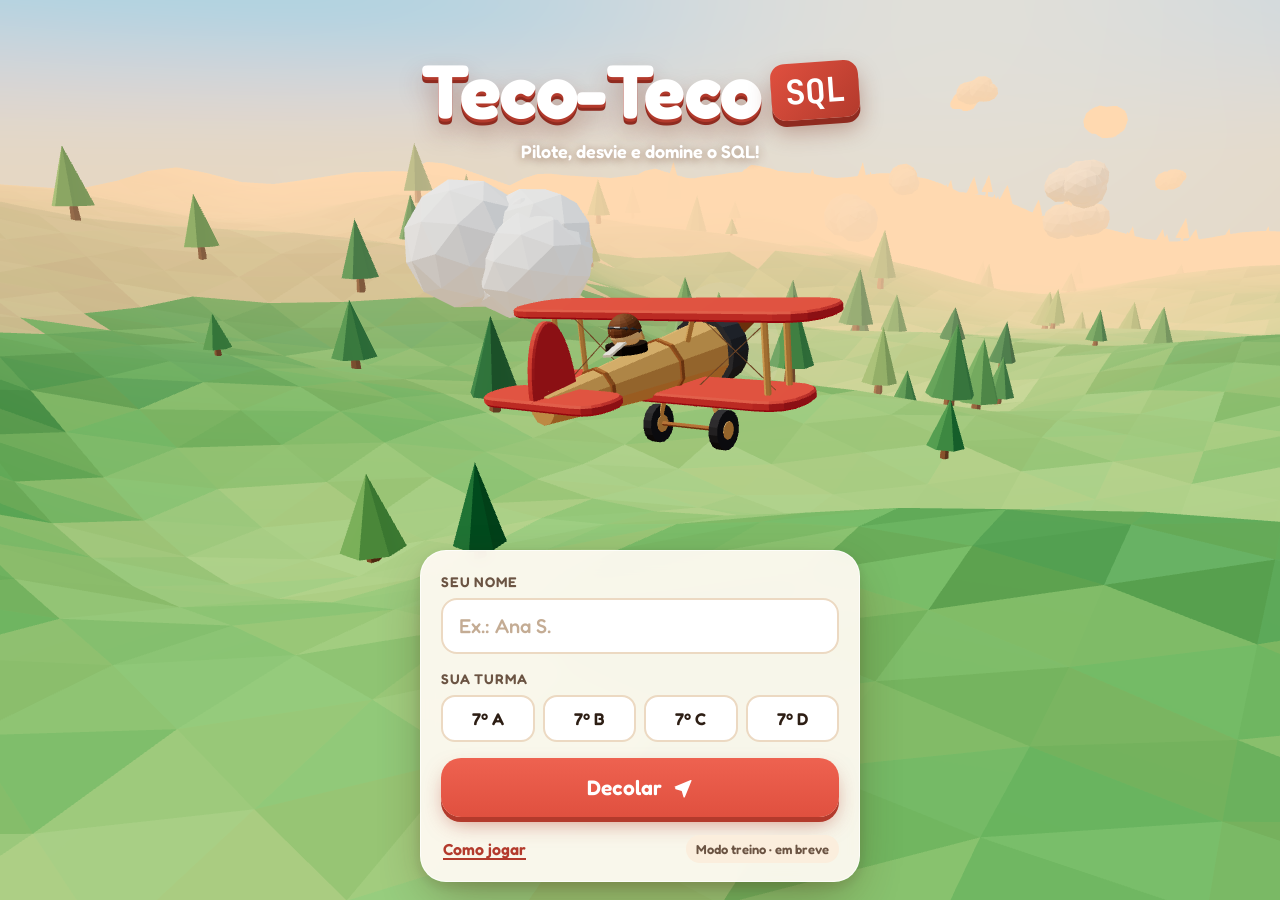
==== index.html @ 4046b912 "Etapa 1: jogo Teco-Teco SQL jogável no celular - Avião biplano em 3D (Three.js), feito em código - C" ====
<!doctype html>
<html lang="pt-BR">
<head>
  <meta charset="utf-8">
  <meta name="viewport" content="width=device-width, initial-scale=1, maximum-scale=1, user-scalable=no, viewport-fit=cover">
  <meta name="theme-color" content="#f7c99b">
  <meta name="description" content="Teco-Teco SQL: pilote um aviãozinho, desvie dos obstáculos e responda desafios de SQL.">
  <meta name="apple-mobile-web-app-capable" content="yes">
  <meta name="mobile-web-app-capable" content="yes">
  <meta name="apple-mobile-web-app-title" content="Teco-Teco SQL">
  <title>Teco-Teco SQL</title>
  <link rel="manifest" href="manifest.webmanifest">
  <link rel="icon" href="assets/icone.svg" type="image/svg+xml">
  <link rel="apple-touch-icon" href="assets/icone-180.png">
  <link rel="preconnect" href="https://fonts.googleapis.com">
  <link rel="preconnect" href="https://fonts.gstatic.com" crossorigin>
  <link href="https://fonts.googleapis.com/css2?family=Fredoka:wght@400;500;600;700&family=JetBrains+Mono:wght@500;700&display=swap" rel="stylesheet">
  <link rel="stylesheet" href="css/estilo.css">
</head>
<body>
  <canvas id="cena" aria-hidden="true"></canvas>

  <!-- Carregando -->
  <div id="carregando" class="carregando">
    <div class="carregando-helice"></div>
    <span>Preparando o hangar…</span>
  </div>

  <!-- Tela inicial -->
  <section id="tela-inicio" class="tela" aria-label="Início">
    <header class="logo">
      <div class="logo-titulo">
        <span class="logo-teco">Teco-Teco</span>
        <span class="logo-sql">SQL</span>
      </div>
      <p class="logo-sub">Pilote, desvie e domine o SQL!</p>
    </header>

    <form id="form-inicio" class="cartao cartao-inicio" autocomplete="off" novalidate>
      <label class="campo">
        <span class="campo-rotulo">Seu nome</span>
        <input id="nome" name="nome" maxlength="20" placeholder="Ex.: Ana S." enterkeyhint="done" spellcheck="false">
      </label>
      <div class="campo">
        <span class="campo-rotulo">Sua turma</span>
        <div id="turmas" class="turmas" role="radiogroup" aria-label="Turma"></div>
      </div>
      <p id="erro-inicio" class="erro" role="alert" hidden></p>
      <button type="submit" class="btn btn-principal btn-grande">
        Decolar
        <svg viewBox="0 0 24 24" aria-hidden="true"><path d="M2.6 10.6L20.4 3.3c.6-.2 1.1.3.9.9l-7.3 17.8c-.3.7-1.3.6-1.5-.1l-1.9-6.6-6.6-1.9c-.7-.2-.8-1.2-.1-1.5z" fill="currentColor"/><path d="M10.6 13.4l5-5" stroke="#fff" stroke-opacity=".5" stroke-width="1.6" stroke-linecap="round"/></svg>
      </button>
      <div class="linha-sec">
        <button type="button" id="btn-como" class="btn-link">Como jogar</button>
        <span class="em-breve">Modo treino · em breve</span>
      </div>
    </form>
  </section>

  <!-- HUD do jogo -->
  <div id="hud" class="hud" hidden>
    <div class="hud-topo">
      <div id="vidas" class="vidas" aria-label="Vidas"></div>
      <div class="hud-centro">
        <div id="progresso" class="pilula">1/15</div>
        <div class="proxima"><div id="proxima-barra" class="proxima-barra"></div></div>
      </div>
      <div class="hud-dir">
        <div id="pontos" class="pontos">0</div>
        <div id="combo" class="combo" hidden>x2</div>
      </div>
    </div>
    <div class="hud-botoes">
      <button id="btn-pausa" class="btn-redondo" aria-label="Pausar">
        <svg viewBox="0 0 24 24"><rect x="6" y="5" width="4" height="14" rx="1.5" fill="currentColor"/><rect x="14" y="5" width="4" height="14" rx="1.5" fill="currentColor"/></svg>
      </button>
      <button id="btn-som" class="btn-redondo" aria-label="Som"></button>
    </div>
    <div id="dica-arraste" class="dica-arraste">
      <div class="dica-dedo"></div>
      <span>Arraste o dedo para pilotar</span>
    </div>
  </div>

  <!-- Pergunta -->
  <div id="painel-pergunta" class="painel-pergunta" hidden></div>

  <!-- Contagem regressiva -->
  <div id="contagem" class="contagem" hidden></div>

  <!-- Avisos rápidos (perdeu vida, combo...) -->
  <div id="avisos" class="avisos" aria-live="polite"></div>

  <!-- Pausa -->
  <div id="tela-pausa" class="sobreposicao" hidden>
    <div class="cartao cartao-modal">
      <h2>Voo pausado</h2>
      <p>Respire fundo, piloto!</p>
      <button id="btn-continuar-pausa" class="btn btn-principal btn-grande">Continuar</button>
      <button id="btn-sair" class="btn btn-secundario">Sair para o início</button>
    </div>
  </div>

  <!-- Como jogar -->
  <div id="tela-como" class="sobreposicao" hidden>
    <div class="cartao cartao-modal cartao-como">
      <h2>Como jogar</h2>
      <ul class="lista-como">
        <li><span class="como-icone">👆</span><div><strong>Arraste o dedo</strong> em qualquer lugar da tela para pilotar. No computador, use as setas.</div></li>
        <li><span class="como-icone">☁️</span><div><strong>Desvie</strong> das nuvens de tempestade, dos balões e das torres de blocos.</div></li>
        <li><span class="como-icone">❓</span><div>De tempos em tempos o voo <strong>para</strong> e aparece uma pergunta de SQL. Responda com calma!</div></li>
        <li><span class="como-icone">❤️</span><div>Você tem <strong>5 vidas</strong>. Bater ou errar uma pergunta tira 1 vida.</div></li>
        <li><span class="como-icone">🔥</span><div>Responda <strong>rápido</strong> e acerte <strong>em sequência</strong>: 3 seguidas valem x2, 5 seguidas valem x3!</div></li>
        <li><span class="como-icone">⭐</span><div>Pegue as <strong>estrelas</strong> no caminho para ganhar pontos extras.</div></li>
      </ul>
      <button id="btn-fechar-como" class="btn btn-principal btn-grande">Entendi!</button>
    </div>
  </div>

  <!-- Resultado -->
  <section id="tela-resultado" class="tela tela-resultado" aria-label="Resultado">
    <div class="cartao cartao-resultado">
      <div id="res-selo" class="res-selo"></div>
      <h2 id="res-titulo" class="res-titulo"></h2>
      <p id="res-sub" class="res-sub"></p>
      <div class="res-pontos">
        <span id="res-pontos" class="res-pontos-num">0</span>
        <span class="res-pontos-rotulo">pontos</span>
        <span id="res-recorde" class="res-recorde" hidden>Novo recorde!</span>
      </div>
      <div id="res-detalhe" class="res-detalhe"></div>
      <div class="res-stats">
        <div><strong id="res-acertos">0/15</strong><span>acertos</span></div>
        <div><strong id="res-combo">0</strong><span>maior combo</span></div>
        <div><strong id="res-distancia">0 m</strong><span>voados</span></div>
      </div>
      <div id="res-temas" class="res-temas"></div>
      <p class="res-aviso">🏆 O ranking online da turma chega na próxima etapa!</p>
      <div class="res-botoes">
        <button id="btn-de-novo" class="btn btn-principal btn-grande">Jogar de novo</button>
        <button id="btn-inicio" class="btn btn-secundario">Início</button>
      </div>
    </div>
  </section>

  <div id="confete" class="confete" aria-hidden="true"></div>

  <script type="module" src="js/main.js"></script>
</body>
</html>
---- css/estilo.css ----
/* ───────────── Teco-Teco SQL ───────────── */
:root {
  --creme: #fff8ef;
  --creme-2: #fbeedd;
  --tinta: #2d1e14;
  --tinta-2: #6b5443;
  --madeira: #d8a05a;
  --madeira-escura: #9a6230;
  --vermelho: #e0503f;
  --vermelho-escuro: #b33a2c;
  --verde: #22a565;
  --verde-claro: #e3f7ec;
  --erro: #e5484d;
  --erro-claro: #fdecec;
  --ouro: #ffc83d;
  --vidro: rgba(255, 250, 243, 0.94);
  --sombra: 0 18px 50px -12px rgba(74, 38, 12, 0.45), 0 4px 12px rgba(74, 38, 12, 0.12);
  --raio: 26px;
  --fonte: 'Fredoka', ui-rounded, 'SF Pro Rounded', system-ui, -apple-system, 'Segoe UI', Roboto, sans-serif;
  --mono: 'JetBrains Mono', ui-monospace, 'SF Mono', Menlo, Consolas, monospace;
  --topo-seguro: env(safe-area-inset-top, 0px);
  --base-segura: env(safe-area-inset-bottom, 0px);

  /* Cores dos temas */
  --t-create: #8b5cf6;
  --t-insert: #10b981;
  --t-select: #3b82f6;
  --t-where: #f59e0b;
  --t-update: #ec4899;
}

* { box-sizing: border-box; -webkit-tap-highlight-color: transparent; }
html, body {
  margin: 0;
  height: 100%;
  overflow: hidden;
  background: #ffdcb8;
  color: var(--tinta);
  font-family: var(--fonte);
  overscroll-behavior: none;
  -webkit-user-select: none;
  user-select: none;
  -webkit-text-size-adjust: 100%;
}
input { -webkit-user-select: text; user-select: text; }
button { font: inherit; color: inherit; cursor: pointer; }
code {
  font-family: var(--mono);
  font-size: 0.88em;
  font-weight: 500;
  background: rgba(45, 30, 20, 0.07);
  border-radius: 6px;
  padding: 0.08em 0.35em;
  white-space: nowrap;
}
[hidden] { display: none !important; }

#cena {
  position: fixed;
  inset: 0;
  width: 100%;
  height: 100%;
  display: block;
  touch-action: none;
}

/* ───────────── Carregando ───────────── */
.carregando {
  position: fixed; inset: 0; z-index: 50;
  display: grid; place-content: center; justify-items: center; gap: 18px;
  background: linear-gradient(#7cc2f0, #ffdcb8);
  font-weight: 600; font-size: 18px; color: #fff;
  text-shadow: 0 2px 8px rgba(0, 0, 0, 0.15);
  transition: opacity 0.5s;
  text-align: center; padding: 24px;
}
.carregando.sumiu { opacity: 0; pointer-events: none; }
.carregando-helice {
  width: 64px; height: 64px; border-radius: 50%;
  background: conic-gradient(from 0deg, var(--madeira-escura) 0 8%, transparent 8% 50%, var(--madeira-escura) 50% 58%, transparent 58%);
  animation: girar 0.5s linear infinite;
}
@keyframes girar { to { transform: rotate(360deg); } }

/* ───────────── Telas ───────────── */
.tela {
  position: fixed; inset: 0; z-index: 10;
  display: none;
  flex-direction: column;
  align-items: center;
  padding: calc(18px + var(--topo-seguro)) 16px calc(18px + var(--base-segura));
  overflow-y: auto;
}
.tela.ativa { display: flex; animation: aparecer 0.45s cubic-bezier(.2,.8,.2,1); }
@keyframes aparecer { from { opacity: 0; transform: translateY(14px); } }

.cartao {
  background: var(--vidro);
  border-radius: var(--raio);
  box-shadow: var(--sombra);
  border: 1px solid rgba(255, 255, 255, 0.7);
  -webkit-backdrop-filter: blur(10px);
  backdrop-filter: blur(10px);
}

/* Logo */
#tela-inicio { justify-content: space-between; }
.logo { text-align: center; margin-top: 4vh; }
.logo-titulo {
  display: inline-flex; align-items: center; gap: 10px; flex-wrap: wrap; justify-content: center;
}
.logo-teco {
  font-size: clamp(44px, 13vw, 76px);
  font-weight: 700;
  letter-spacing: -0.02em;
  line-height: 0.95;
  color: #fff;
  -webkit-text-stroke: 0;
  text-shadow:
    0 3px 0 var(--vermelho-escuro),
    0 6px 0 #8f2b20,
    0 14px 24px rgba(120, 40, 20, 0.35);
}
.logo-sql {
  font-family: var(--mono);
  font-weight: 700;
  font-size: clamp(22px, 6vw, 34px);
  color: #fff;
  background: linear-gradient(135deg, var(--vermelho), var(--vermelho-escuro));
  padding: 6px 14px;
  border-radius: 14px;
  transform: rotate(-4deg);
  box-shadow: 0 6px 0 #8f2b20, 0 12px 22px rgba(120, 40, 20, 0.35);
}
.logo-sub {
  margin: 14px 0 0;
  font-size: 18px; font-weight: 600;
  color: #fff;
  text-shadow: 0 2px 10px rgba(90, 40, 10, 0.45);
}

.cartao-inicio {
  width: 100%;
  max-width: 440px;
  padding: 22px 20px 16px;
  display: flex; flex-direction: column; gap: 16px;
  animation: subir 0.6s 0.1s cubic-bezier(.2,.8,.2,1) both;
}
@keyframes subir { from { opacity: 0; transform: translateY(40px); } }

.campo { display: flex; flex-direction: column; gap: 8px; }
.campo-rotulo { font-size: 14px; font-weight: 600; color: var(--tinta-2); text-transform: uppercase; letter-spacing: 0.06em; }
.campo input {
  font: inherit; font-size: 20px; font-weight: 500;
  padding: 14px 16px;
  border-radius: 16px;
  border: 2px solid #ecd9c2;
  background: #fff;
  color: var(--tinta);
  outline: none;
  transition: border-color 0.2s, box-shadow 0.2s;
}
.campo input:focus { border-color: var(--madeira); box-shadow: 0 0 0 4px rgba(216, 160, 90, 0.25); }
.campo input::placeholder { color: #c4ac94; }

.turmas { display: grid; grid-template-columns: repeat(auto-fit, minmax(52px, 1fr)); gap: 8px; }
.turma {
  border: 2px solid #ecd9c2;
  background: #fff;
  border-radius: 14px;
  padding: 11px 6px;
  font-size: 17px; font-weight: 600;
  transition: transform 0.15s, background 0.2s, border-color 0.2s, color 0.2s;
}
.turma:active { transform: scale(0.95); }
.turma.ativa {
  background: var(--madeira);
  border-color: var(--madeira-escura);
  color: #fff;
  box-shadow: 0 4px 0 var(--madeira-escura);
  transform: translateY(-2px);
}

.erro {
  margin: -4px 0 0;
  color: var(--erro);
  font-weight: 600;
  font-size: 15px;
  animation: tremer 0.35s;
}
@keyframes tremer { 25% { transform: translateX(-6px); } 75% { transform: translateX(6px); } }

/* Botões */
.btn {
  border: 0;
  border-radius: 18px;
  padding: 14px 20px;
  font-size: 18px; font-weight: 600;
  display: inline-flex; align-items: center; justify-content: center; gap: 10px;
  transition: transform 0.12s, box-shadow 0.12s, filter 0.2s, opacity 0.2s;
}
.btn svg { width: 22px; height: 22px; }
.btn-principal {
  background: linear-gradient(180deg, #ee6250, var(--vermelho));
  color: #fff;
  box-shadow: 0 5px 0 var(--vermelho-escuro), 0 10px 22px -6px rgba(179, 58, 44, 0.6);
}
.btn-principal:active:not(:disabled) { transform: translateY(4px); box-shadow: 0 1px 0 var(--vermelho-escuro); }
.btn-secundario {
  background: #fff;
  color: var(--tinta);
  box-shadow: inset 0 0 0 2px #ecd9c2, 0 4px 0 #ecd9c2;
}
.btn-secundario:active:not(:disabled) { transform: translateY(3px); box-shadow: inset 0 0 0 2px #ecd9c2, 0 1px 0 #ecd9c2; }
.btn:disabled { opacity: 0.45; cursor: default; filter: grayscale(0.3); }
.btn-grande { padding: 17px 24px; font-size: 21px; border-radius: 20px; }
.btn-link {
  background: none; border: 0; padding: 6px 2px;
  color: var(--vermelho-escuro); font-weight: 600; font-size: 16px;
  text-decoration: underline; text-underline-offset: 3px; text-decoration-thickness: 2px;
}
.linha-sec { display: flex; justify-content: space-between; align-items: center; gap: 8px; flex-wrap: wrap; }
.em-breve {
  font-size: 13px; font-weight: 600; color: var(--tinta-2);
  background: var(--creme-2); padding: 6px 10px; border-radius: 999px;
}

/* ───────────── HUD ───────────── */
.hud {
  position: fixed; inset: 0; z-index: 5; pointer-events: none;
  padding: calc(10px + var(--topo-seguro)) 12px 12px;
}
.hud-topo { display: grid; grid-template-columns: 1fr auto 1fr; align-items: start; gap: 8px; }
.vidas { display: flex; gap: 2px; padding-top: 4px; }
.coracao svg { width: 20px; height: 20px; display: block; fill: #ff4d5e; filter: drop-shadow(0 2px 0 #b81f35) drop-shadow(0 3px 6px rgba(0,0,0,.18)); transition: transform 0.3s; }
.coracao.vazio svg { fill: rgba(255, 255, 255, 0.55); filter: drop-shadow(0 2px 0 rgba(0,0,0,.12)); }
.coracao.perdeu svg { animation: perdeu 0.6s; }
@keyframes perdeu { 0% { transform: scale(1.6); fill: #ff4d5e; } 40% { transform: scale(0.7) rotate(-15deg); } 100% { transform: scale(1); } }

.hud-centro { display: flex; flex-direction: column; align-items: center; gap: 6px; }
.pilula {
  background: rgba(45, 30, 20, 0.55);
  -webkit-backdrop-filter: blur(8px); backdrop-filter: blur(8px);
  color: #fff;
  font-weight: 600; font-size: 15px;
  padding: 5px 12px;
  border-radius: 999px;
  white-space: nowrap;
}
.pilula-rotulo { opacity: 0.75; font-weight: 500; }
.proxima { width: 100%; min-width: 90px; height: 6px; border-radius: 99px; background: rgba(45, 30, 20, 0.25); overflow: hidden; }
.proxima-barra { height: 100%; background: linear-gradient(90deg, #ffe08a, var(--ouro)); transform-origin: left; transform: scaleX(0); border-radius: inherit; }

.hud-dir { display: flex; flex-direction: column; align-items: flex-end; gap: 6px; }
.pontos {
  font-size: 30px; font-weight: 700; color: #fff; line-height: 1;
  text-shadow: 0 2px 0 rgba(120, 50, 10, 0.45), 0 4px 14px rgba(120, 50, 10, 0.35);
  font-variant-numeric: tabular-nums;
}
.pontos.pulo { animation: pulo 0.35s; }
@keyframes pulo { 40% { transform: scale(1.25); } }
.combo {
  font-size: 14px; font-weight: 700; color: #fff;
  background: rgba(45, 30, 20, 0.5);
  padding: 4px 10px; border-radius: 999px;
  animation: pulo 0.35s;
}
.combo.quente { background: linear-gradient(135deg, #ff8a3d, #f03e3e); box-shadow: 0 0 18px rgba(255, 120, 50, 0.7); }

.hud-botoes {
  position: absolute; right: 12px; bottom: calc(14px + var(--base-segura));
  display: flex; gap: 10px; pointer-events: auto;
}
.btn-redondo {
  width: 48px; height: 48px; border-radius: 50%;
  border: 0;
  background: rgba(255, 250, 243, 0.85);
  -webkit-backdrop-filter: blur(8px); backdrop-filter: blur(8px);
  color: var(--tinta);
  display: grid; place-items: center;
  box-shadow: 0 4px 14px rgba(0, 0, 0, 0.15);
}
.btn-redondo svg { width: 24px; height: 24px; }
.btn-redondo:active { transform: scale(0.92); }

.dica-arraste {
  position: absolute; left: 50%; bottom: calc(26% + var(--base-segura));
  transform: translateX(-50%);
  display: flex; flex-direction: column; align-items: center; gap: 10px;
  color: #fff; font-weight: 600; font-size: 17px;
  text-shadow: 0 2px 8px rgba(0, 0, 0, 0.35);
  transition: opacity 0.6s;
  white-space: nowrap;
}
.dica-arraste.sumiu { opacity: 0; }
.dica-dedo {
  width: 44px; height: 44px; border-radius: 50%;
  background: rgba(255, 255, 255, 0.9);
  box-shadow: 0 0 0 10px rgba(255, 255, 255, 0.25);
  animation: dedo 1.6s ease-in-out infinite;
}
@keyframes dedo { 0%, 100% { transform: translateX(-50px); } 50% { transform: translateX(50px); } }

/* Avisos rápidos */
.avisos { position: fixed; inset: 0; pointer-events: none; z-index: 8; display: grid; place-items: center; }
.aviso {
  grid-area: 1 / 1;
  font-size: 34px; font-weight: 700; color: #fff;
  padding: 8px 20px; border-radius: 999px;
  animation: aviso 1.2s forwards;
}
.aviso-ruim { background: rgba(229, 72, 77, 0.92); box-shadow: 0 10px 30px rgba(229, 72, 77, 0.5); }
@keyframes aviso {
  0% { opacity: 0; transform: scale(0.5); }
  15% { opacity: 1; transform: scale(1.1); }
  25% { transform: scale(1); }
  75% { opacity: 1; transform: translateY(-20px); }
  100% { opacity: 0; transform: translateY(-50px); }
}

/* ───────────── Pergunta ───────────── */
.painel-pergunta {
  position: fixed; inset: 0; z-index: 20;
  display: flex; align-items: flex-end; justify-content: center;
  padding: calc(12px + var(--topo-seguro)) 12px calc(12px + var(--base-segura));
  background: linear-gradient(180deg, rgba(40, 22, 10, 0.1), rgba(40, 22, 10, 0.55));
  opacity: 0;
  transition: opacity 0.22s;
  overflow-y: auto;
}
.painel-pergunta.visivel { opacity: 1; }
.cartao-pergunta {
  --tema: var(--t-select);
  width: 100%;
  max-width: 560px;
  max-height: 100%;
  overflow-y: auto;
  background: var(--creme);
  border-radius: var(--raio);
  box-shadow: var(--sombra);
  padding: 18px 18px 20px;
  transform: translateY(40px) scale(0.98);
  transition: transform 0.35s cubic-bezier(.2,.9,.25,1.15);
  border-top: 6px solid var(--tema);
  user-select: none;
}
.painel-pergunta.visivel .cartao-pergunta { transform: none; }
.tema-create { --tema: var(--t-create); }
.tema-insert { --tema: var(--t-insert); }
.tema-select { --tema: var(--t-select); }
.tema-where { --tema: var(--t-where); }
.tema-update { --tema: var(--t-update); }

.pq-topo { display: flex; justify-content: space-between; align-items: center; gap: 8px; }
.chip-tema {
  font-family: var(--mono);
  font-weight: 700;
  font-size: 13px;
  color: #fff;
  background: var(--tema);
  padding: 5px 10px;
  border-radius: 8px;
  letter-spacing: 0.02em;
  white-space: nowrap;
}
.pq-num { font-weight: 600; color: var(--tinta-2); font-size: 15px; }
.pq-tempo { height: 8px; background: #efe1cf; border-radius: 99px; margin: 14px 0 12px; overflow: hidden; }
.pq-tempo-barra {
  height: 100%;
  background: linear-gradient(90deg, var(--tema), color-mix(in srgb, var(--tema) 60%, white));
  transform-origin: left;
  border-radius: inherit;
  transition: background 0.3s;
}
.pq-tempo-barra.alerta { background: linear-gradient(90deg, #f03e3e, #ff8787); animation: piscar 0.5s infinite alternate; }
.pq-tempo.parado .pq-tempo-barra { animation: none; }
@keyframes piscar { to { opacity: 0.55; } }
.pq-tipo { font-size: 14px; font-weight: 600; color: var(--tema); text-transform: uppercase; letter-spacing: 0.06em; }
.pq-texto { font-size: clamp(19px, 5.2vw, 23px); line-height: 1.35; font-weight: 600; margin: 6px 0 16px; }
.pq-texto code { font-size: 0.84em; white-space: normal; }

.btn-opcao {
  width: 100%;
  border: 2px solid #ecd9c2;
  background: #fff;
  border-radius: 18px;
  text-align: left;
  transition: transform 0.12s, border-color 0.2s, background 0.2s, box-shadow 0.12s;
  box-shadow: 0 4px 0 #ecd9c2;
}
.btn-opcao:active:not(:disabled) { transform: translateY(3px); box-shadow: 0 1px 0 #ecd9c2; }
.btn-opcao:disabled { cursor: default; }
.respondida .btn-opcao:not(.certa):not(.errada) { opacity: 0.45; }
.btn-opcao.certa { border-color: var(--verde); background: var(--verde-claro); box-shadow: 0 4px 0 var(--verde); animation: certo 0.4s; }
.btn-opcao.errada { border-color: var(--erro); background: var(--erro-claro); box-shadow: 0 4px 0 var(--erro); animation: tremer 0.35s; }
@keyframes certo { 50% { transform: scale(1.04); } }

.opcoes-vf { display: grid; grid-template-columns: 1fr 1fr; gap: 12px; }
.btn-vf {
  display: flex; flex-direction: column; align-items: center; gap: 8px;
  padding: 18px 8px 16px;
  font-size: 20px; font-weight: 700;
  text-align: center;
}
.vf-icone { width: 46px; height: 46px; border-radius: 50%; display: grid; place-items: center; color: #fff; }
.vf-icone svg { width: 26px; height: 26px; }
.vf-verdadeiro .vf-icone { background: var(--verde); }
.vf-falso .vf-icone { background: var(--erro); }

.opcoes-escolha { display: flex; flex-direction: column; gap: 10px; }
.btn-escolha { display: flex; align-items: center; gap: 12px; padding: 12px 14px; font-size: 17px; font-weight: 500; }
.letra {
  flex: none;
  width: 32px; height: 32px; border-radius: 10px;
  display: grid; place-items: center;
  background: color-mix(in srgb, var(--tema) 14%, white);
  color: var(--tema);
  font-weight: 700;
}
.btn-escolha.certa .letra { background: var(--verde); color: #fff; }
.btn-escolha.errada .letra { background: var(--erro); color: #fff; }
.texto.codigo { font-family: var(--mono); font-size: 14.5px; font-weight: 500; word-break: break-word; line-height: 1.4; }

/* Montar comando */
.montagem {
  min-height: 74px;
  border: 2px dashed color-mix(in srgb, var(--tema) 45%, #ecd9c2);
  background: color-mix(in srgb, var(--tema) 5%, white);
  border-radius: 18px;
  padding: 10px;
  display: flex; align-items: center;
  transition: border-color 0.2s, background 0.2s;
}
.montagem.certa { border: 2px solid var(--verde); background: var(--verde-claro); animation: certo 0.4s; }
.montagem.errada { border: 2px solid var(--erro); background: var(--erro-claro); animation: tremer 0.35s; }
.montagem-dica { color: var(--tinta-2); font-size: 15px; width: 100%; text-align: center; opacity: 0.8; }
.montagem-linha { display: flex; flex-wrap: wrap; gap: 7px; }
.montagem-linha:empty { display: none; }
.pecas { display: flex; flex-wrap: wrap; gap: 8px; margin: 14px 0 16px; justify-content: center; }
.peca {
  font-family: var(--mono);
  font-weight: 700;
  font-size: 15px;
  padding: 10px 12px;
  border-radius: 12px;
  border: 0;
  background: #fff;
  color: var(--tinta);
  box-shadow: inset 0 0 0 2px #ecd9c2, 0 4px 0 #e2ccb0;
  transition: transform 0.1s, opacity 0.2s;
  animation: peca 0.25s cubic-bezier(.2,.9,.3,1.3);
}
@keyframes peca { from { transform: scale(0.6); opacity: 0; } }
.peca:active:not(:disabled) { transform: translateY(3px); box-shadow: inset 0 0 0 2px #ecd9c2, 0 1px 0 #e2ccb0; }
.peca-usada {
  background: var(--tema);
  color: #fff;
  box-shadow: 0 3px 0 color-mix(in srgb, var(--tema) 70%, black);
}
.peca-vazia { color: transparent; background: transparent; box-shadow: inset 0 0 0 2px #eadccb; border: 0; pointer-events: none; animation: none; }
.respondida .peca-usada { cursor: default; }
.acoes-montar { display: grid; grid-template-columns: 1fr 2fr; gap: 10px; }
.gabarito {
  margin-top: 10px;
  padding: 10px 12px;
  border-radius: 14px;
  background: var(--verde-claro);
  border: 2px solid var(--verde);
  display: flex; flex-direction: column; gap: 4px;
  animation: aparecer 0.3s;
}
.gabarito span { font-size: 13px; font-weight: 700; color: var(--verde); text-transform: uppercase; letter-spacing: 0.05em; }
.gabarito code { background: none; padding: 0; white-space: normal; font-size: 15px; font-weight: 700; }

/* Retorno */
.pq-retorno { margin-top: 16px; padding-top: 16px; border-top: 2px dashed #ecd9c2; animation: aparecer 0.35s; display: flex; flex-direction: column; gap: 12px; }
.retorno-cabecalho { display: flex; align-items: center; gap: 12px; }
.retorno-icone { width: 46px; height: 46px; border-radius: 50%; display: grid; place-items: center; color: #fff; flex: none; }
.retorno-icone svg { width: 26px; height: 26px; }
.acertou .retorno-icone { background: var(--verde); box-shadow: 0 0 0 6px var(--verde-claro); }
.errou .retorno-icone { background: var(--erro); box-shadow: 0 0 0 6px var(--erro-claro); }
.retorno-titulo { display: flex; flex-direction: column; }
.retorno-titulo strong { font-size: 22px; }
.acertou .retorno-titulo strong { color: var(--verde); }
.errou .retorno-titulo strong { color: var(--erro); }
.retorno-titulo span { font-weight: 600; color: var(--tinta-2); }
.retorno-explicacao { margin: 0; font-size: 16.5px; line-height: 1.45; color: var(--tinta); background: var(--creme-2); padding: 12px 14px; border-radius: 14px; }
.retorno-explicacao code { white-space: normal; }

/* ───────────── Contagem ───────────── */
.contagem { position: fixed; inset: 0; z-index: 15; display: grid; place-items: center; pointer-events: none; }
.contagem-num {
  font-size: clamp(90px, 30vw, 160px);
  font-weight: 700; color: #fff;
  text-shadow: 0 6px 0 var(--vermelho-escuro), 0 16px 40px rgba(120, 40, 20, 0.45);
  animation: contar 0.65s cubic-bezier(.2,.8,.2,1) forwards;
}
.contagem-vai { font-size: clamp(64px, 20vw, 110px); color: #fff3c4; }
@keyframes contar { from { transform: scale(2.2); opacity: 0; } 30% { transform: scale(1); opacity: 1; } to { transform: scale(0.85); opacity: 0.9; } }

/* ───────────── Modais ───────────── */
.sobreposicao {
  position: fixed; inset: 0; z-index: 30;
  display: grid; place-items: center;
  padding: 16px;
  background: rgba(40, 22, 10, 0.45);
  animation: aparecer 0.25s;
  overflow-y: auto;
}
.cartao-modal {
  width: 100%; max-width: 420px;
  padding: 24px 20px 20px;
  display: flex; flex-direction: column; gap: 12px;
  text-align: center;
}
.cartao-modal h2 { margin: 0; font-size: 28px; }
.cartao-modal p { margin: 0 0 8px; color: var(--tinta-2); font-size: 17px; }
.cartao-como { text-align: left; max-width: 460px; }
.cartao-como h2 { text-align: center; }
.lista-como { list-style: none; margin: 4px 0 8px; padding: 0; display: flex; flex-direction: column; gap: 12px; }
.lista-como li { display: flex; gap: 12px; align-items: flex-start; font-size: 16.5px; line-height: 1.4; }
.como-icone { flex: none; width: 40px; height: 40px; border-radius: 12px; display: grid; place-items: center; background: var(--creme-2); font-size: 20px; }

/* ───────────── Resultado ───────────── */
.tela-resultado { justify-content: flex-start; }
.cartao-resultado {
  width: 100%; max-width: 460px;
  padding: 22px 18px 18px;
  text-align: center;
  display: flex; flex-direction: column; align-items: center; gap: 6px;
  margin: auto 0;
}
.res-selo {
  font-size: 44px; width: 80px; height: 80px; border-radius: 50%;
  display: grid; place-items: center;
  background: radial-gradient(circle at 35% 30%, #fff6d6, #ffd36b);
  box-shadow: 0 0 0 8px rgba(255, 211, 107, 0.3), 0 10px 30px rgba(200, 130, 20, 0.35);
  margin-top: -58px;
  animation: selo 0.7s cubic-bezier(.2,.9,.3,1.4);
}
@keyframes selo { from { transform: scale(0) rotate(-40deg); } }
.res-titulo { margin: 6px 0 0; font-size: 28px; line-height: 1.1; }
.res-sub { margin: 0; color: var(--tinta-2); font-size: 16px; font-weight: 500; }
.res-pontos { display: flex; flex-direction: column; align-items: center; margin: 6px 0 2px; }
.res-pontos-num {
  font-size: 56px; font-weight: 700; line-height: 1;
  background: linear-gradient(180deg, var(--vermelho), var(--vermelho-escuro));
  -webkit-background-clip: text; background-clip: text; color: transparent;
  font-variant-numeric: tabular-nums;
}
.res-pontos-rotulo { font-weight: 600; color: var(--tinta-2); text-transform: uppercase; letter-spacing: 0.1em; font-size: 13px; }
.res-recorde {
  margin-top: 8px;
  background: linear-gradient(135deg, #ffd43b, #ff922b);
  color: #fff; font-weight: 700; font-size: 14px;
  padding: 4px 12px; border-radius: 999px;
  animation: pulo 0.6s 1.2s;
}
.res-detalhe { display: flex; gap: 6px; flex-wrap: wrap; justify-content: center; font-size: 13px; color: var(--tinta-2); }
.res-detalhe span { background: var(--creme-2); padding: 4px 10px; border-radius: 999px; }
.res-stats { display: grid; grid-template-columns: repeat(3, 1fr); gap: 8px; width: 100%; margin: 8px 0 2px; }
.res-stats div { background: #fff; border-radius: 16px; padding: 7px 4px; display: flex; flex-direction: column; box-shadow: inset 0 0 0 2px #f1e3d1; }
.res-stats strong { font-size: 20px; }
.res-stats span { font-size: 13px; color: var(--tinta-2); font-weight: 500; }
.res-temas { width: 100%; display: grid; grid-template-columns: repeat(5, 1fr); gap: 6px; margin: 6px 0; }
.res-tema { display: flex; flex-direction: column; align-items: center; gap: 7px; background: #fff; border-radius: 12px; padding: 7px 2px 9px; box-shadow: inset 0 0 0 2px #f1e3d1; }
.bolinhas { display: flex; gap: 4px; }
.res-tema .chip-tema { font-size: 10px; padding: 3px 5px; border-radius: 6px; }
.bolinha { width: 10px; height: 10px; border-radius: 50%; background: #eadccb; }
.bolinha.ok { background: var(--verde); box-shadow: 0 0 0 3px var(--verde-claro); }
.bolinha.nao { background: var(--erro); box-shadow: 0 0 0 3px var(--erro-claro); }
.res-aviso { font-size: 14px; color: var(--tinta-2); margin: 4px 0 8px; }
.res-botoes { display: flex; flex-direction: column; gap: 10px; width: 100%; }

/* ───────────── Confete ───────────── */
.confete { position: fixed; inset: 0; pointer-events: none; z-index: 40; overflow: hidden; }
.confete i {
  position: absolute; left: 50%; top: 55%;
  width: 10px; height: 14px; border-radius: 3px;
  animation: confete var(--d) cubic-bezier(.15,.7,.4,1) forwards;
}
@keyframes confete {
  to { transform: translate(var(--x), var(--y)) rotate(var(--r)); opacity: 0; }
}

/* Telas maiores */
@media (min-width: 720px) {
  .painel-pergunta { align-items: center; }
  .cartao-pergunta { padding: 24px 26px 26px; }
  .coracao svg { width: 26px; height: 26px; }
}
@media (max-height: 640px) {
  .logo { margin-top: 0; }
  .logo-teco { font-size: 42px; }
  .cartao-inicio { gap: 12px; padding: 16px; }
  .btn-grande { padding: 14px 20px; }
}
@media (prefers-reduced-motion: reduce) {
  *, *::before, *::after { animation-duration: 0.01ms !important; transition-duration: 0.01ms !important; }
}
.tela-resultado { padding-top: calc(70px + var(--topo-seguro)); }
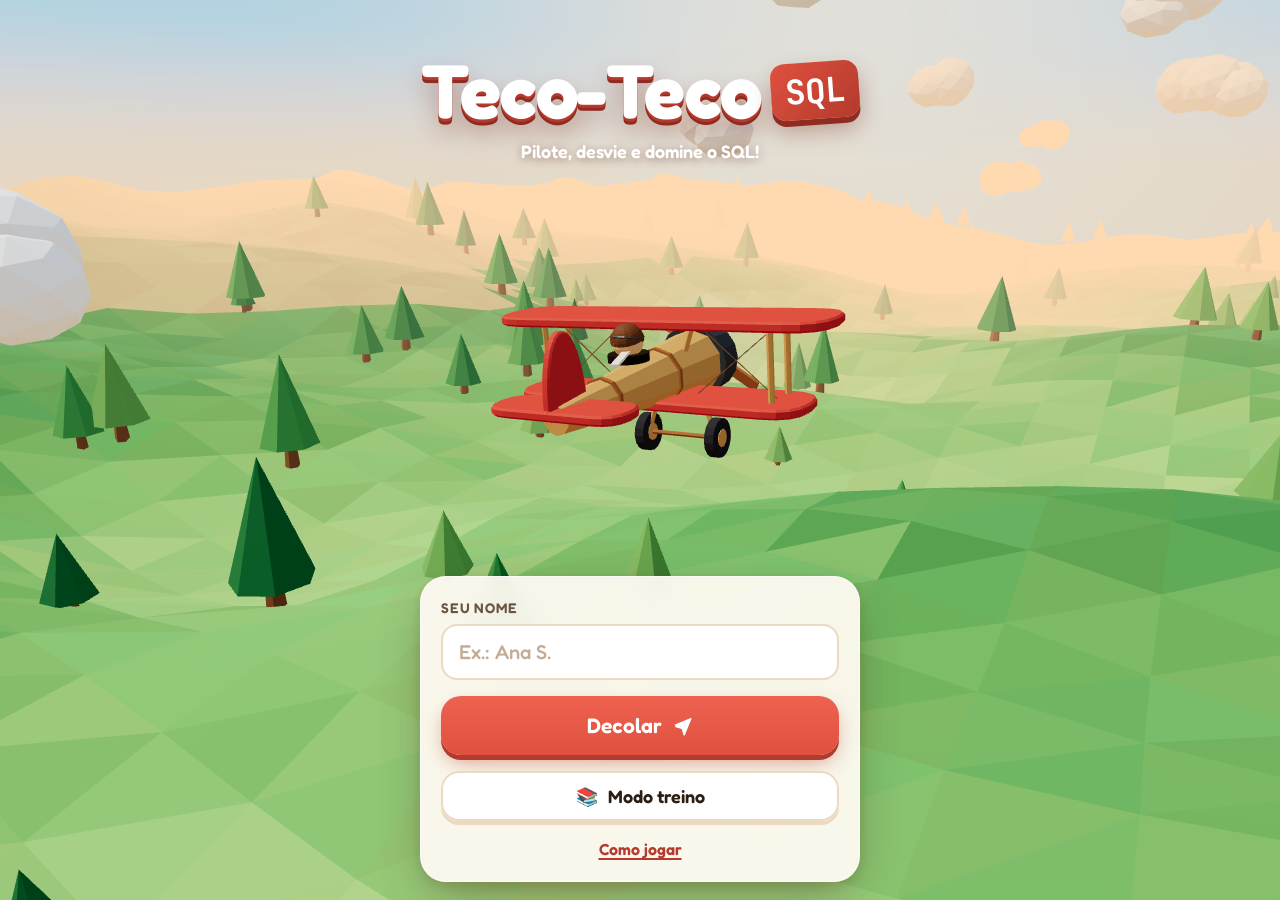
==== commit 8b09f7b9: "Etapa 2: modo treino e tabela com o resultado de cada comando - Modo treino: escolher um tema (ou to" ====
--- a/index.html
+++ b/index.html
@@ -50,11 +50,46 @@
         Decolar
         <svg viewBox="0 0 24 24" aria-hidden="true"><path d="M2.6 10.6L20.4 3.3c.6-.2 1.1.3.9.9l-7.3 17.8c-.3.7-1.3.6-1.5-.1l-1.9-6.6-6.6-1.9c-.7-.2-.8-1.2-.1-1.5z" fill="currentColor"/><path d="M10.6 13.4l5-5" stroke="#fff" stroke-opacity=".5" stroke-width="1.6" stroke-linecap="round"/></svg>
       </button>
+      <button type="button" id="btn-treino" class="btn btn-secundario btn-treino">
+        <span aria-hidden="true">📚</span> Modo treino
+      </button>
       <div class="linha-sec">
         <button type="button" id="btn-como" class="btn-link">Como jogar</button>
-        <span class="em-breve">Modo treino · em breve</span>
       </div>
     </form>
+  </section>
+
+  <!-- Modo treino: escolher tema -->
+  <section id="tela-treino" class="tela tela-treino" aria-label="Modo treino">
+    <div class="cartao cartao-treino">
+      <div class="treino-topo">
+        <button id="btn-voltar-treino" class="btn-redondo btn-voltar" aria-label="Voltar">
+          <svg viewBox="0 0 24 24"><path d="M15 5l-7 7 7 7" fill="none" stroke="currentColor" stroke-width="2.6" stroke-linecap="round" stroke-linejoin="round"/></svg>
+        </button>
+        <div>
+          <h2>Modo treino</h2>
+          <p>Sem obstáculos, sem tempo e sem pontos. Só aprender!</p>
+        </div>
+      </div>
+      <div id="lista-temas" class="lista-temas"></div>
+    </div>
+  </section>
+
+  <!-- Modo treino: resumo -->
+  <section id="tela-fim-treino" class="tela tela-resultado" aria-label="Resumo do treino">
+    <div class="cartao cartao-resultado">
+      <div id="treino-selo" class="res-selo"></div>
+      <h2 id="treino-titulo" class="res-titulo"></h2>
+      <div id="treino-tema" class="treino-tema"></div>
+      <p id="treino-placar" class="treino-placar"></p>
+      <div id="treino-bolinhas" class="treino-bolinhas"></div>
+      <p id="treino-dica" class="res-sub"></p>
+      <div class="res-botoes">
+        <button id="btn-treino-de-novo" class="btn btn-principal btn-grande">Treinar de novo</button>
+        <button id="btn-treino-outro" class="btn btn-secundario">Escolher outro tema</button>
+        <button id="btn-treino-jogar" class="btn btn-secundario">Jogar valendo pontos ✈️</button>
+      </div>
+    </div>
   </section>
 
   <!-- HUD do jogo -->
--- a/css/estilo.css
+++ b/css/estilo.css
@@ -599,3 +599,121 @@
   *, *::before, *::after { animation-duration: 0.01ms !important; transition-duration: 0.01ms !important; }
 }
 .tela-resultado { padding-top: calc(70px + var(--topo-seguro)); }
+
+/* ───────────── Etapa 2: modo treino ───────────── */
+.tema-todos { --tema: #6b5443; }
+.btn-treino { width: 100%; }
+.cartao-inicio .linha-sec { justify-content: center; margin-top: -4px; }
+
+.tela-treino { justify-content: flex-start; }
+.cartao-treino {
+  width: 100%; max-width: 480px;
+  padding: 18px 16px 16px;
+  margin: auto 0;
+  animation: subir 0.5s cubic-bezier(.2,.8,.2,1) both;
+}
+.treino-topo { display: flex; gap: 12px; align-items: flex-start; margin-bottom: 14px; }
+.treino-topo h2 { margin: 2px 0 2px; font-size: 26px; }
+.treino-topo p { margin: 0; color: var(--tinta-2); font-size: 15.5px; line-height: 1.35; }
+.btn-voltar { flex: none; width: 44px; height: 44px; box-shadow: inset 0 0 0 2px #ecd9c2; background: #fff; }
+.lista-temas { display: flex; flex-direction: column; gap: 10px; }
+.btn-tema {
+  display: flex; align-items: center; gap: 14px;
+  width: 100%;
+  padding: 12px 14px;
+  border: 2px solid #ecd9c2;
+  border-left: 6px solid var(--tema);
+  background: #fff;
+  border-radius: 18px;
+  text-align: left;
+  box-shadow: 0 4px 0 #ecd9c2;
+  transition: transform 0.12s, box-shadow 0.12s;
+}
+.btn-tema:active { transform: translateY(3px); box-shadow: 0 1px 0 #ecd9c2; }
+.btn-tema-icone {
+  flex: none; width: 44px; height: 44px; border-radius: 14px;
+  display: grid; place-items: center; font-size: 22px;
+  background: color-mix(in srgb, var(--tema) 14%, white);
+}
+.btn-tema-textos { display: flex; flex-direction: column; align-items: flex-start; gap: 5px; }
+.btn-tema-textos strong { font-size: 17px; }
+.btn-tema-desc { font-size: 14.5px; color: var(--tinta-2); font-weight: 500; }
+
+.hud-treino .vidas, .hud-treino .hud-dir { visibility: hidden; }
+.pq-sem-tempo {
+  margin: 12px 0 10px;
+  font-size: 13px; font-weight: 600;
+  color: var(--tinta-2);
+  background: var(--creme-2);
+  border-radius: 999px;
+  padding: 4px 12px;
+  display: inline-block;
+}
+
+.treino-tema { margin: 8px 0 4px; }
+.treino-tema .chip-tema { font-size: 14px; padding: 6px 12px; }
+.treino-placar { margin: 6px 0 4px; font-size: 22px; font-weight: 600; }
+.treino-placar b { font-size: 40px; color: var(--vermelho); }
+.treino-bolinhas { display: flex; flex-wrap: wrap; justify-content: center; gap: 7px; max-width: 300px; margin: 4px 0 6px; }
+.treino-bolinhas .bolinha { width: 16px; height: 16px; }
+#tela-fim-treino .res-sub { margin: 4px 0 14px; }
+
+/* ───────────── Etapa 2: tabela do comando ───────────── */
+.demo {
+  border-radius: 16px;
+  background: #fff;
+  box-shadow: inset 0 0 0 2px #f1e3d1;
+  padding: 12px;
+  display: flex; flex-direction: column; gap: 10px;
+  animation: aparecer 0.35s;
+}
+.demo-carregando { flex-direction: row; align-items: center; gap: 10px; color: var(--tinta-2); font-weight: 500; font-size: 15px; }
+.demo-girando {
+  width: 18px; height: 18px; border-radius: 50%;
+  border: 3px solid #ecd9c2; border-top-color: var(--tema);
+  animation: girar 0.7s linear infinite;
+}
+.demo-cabecalho { display: flex; align-items: center; gap: 8px; font-weight: 700; font-size: 14px; color: var(--tema); text-transform: uppercase; letter-spacing: 0.05em; }
+.demo-icone { font-size: 18px; }
+.demo-sql {
+  display: block;
+  white-space: pre-wrap;
+  word-break: break-word;
+  font-size: 13.5px;
+  line-height: 1.45;
+  padding: 9px 11px;
+  border-radius: 10px;
+  background: #2d1e14;
+  color: #ffe9c7;
+}
+.demo-tabela-moldura { border-radius: 12px; overflow: hidden; box-shadow: 0 0 0 2px color-mix(in srgb, var(--tema) 35%, #ecd9c2); }
+.demo-nome-tabela {
+  font-family: var(--mono); font-weight: 700; font-size: 12.5px;
+  background: color-mix(in srgb, var(--tema) 85%, black);
+  color: #fff;
+  padding: 5px 10px;
+}
+.demo-nome-tabela::before { content: '▦ '; opacity: 0.8; }
+.demo-rolagem { overflow-x: auto; -webkit-overflow-scrolling: touch; }
+.demo-tabela { width: 100%; border-collapse: collapse; font-family: var(--mono); font-size: 13.5px; }
+.demo-tabela th {
+  background: var(--tema);
+  color: #fff;
+  text-align: left;
+  padding: 7px 10px;
+  font-weight: 700;
+  white-space: nowrap;
+}
+.demo-tabela th small { display: block; font-size: 10.5px; font-weight: 500; opacity: 0.85; letter-spacing: 0.04em; }
+.demo-tabela td { padding: 6px 10px; border-top: 1px solid #f1e3d1; white-space: nowrap; }
+.demo-tabela td.num { text-align: right; font-variant-numeric: tabular-nums; }
+.demo-tabela tbody tr { animation: linha 0.35s calc(var(--i, 0) * 60ms) both; }
+.demo-tabela tbody tr:nth-child(even) td { background: #fdf8f1; }
+@keyframes linha { from { opacity: 0; transform: translateX(-8px); } }
+.demo-tabela tr.nova td { background: #dcf5e6 !important; font-weight: 700; }
+.demo-tabela tr.nova td:first-child { box-shadow: inset 4px 0 0 var(--verde); }
+.demo-tabela td.alterada { background: #fff2c2 !important; font-weight: 700; animation: destaque 1s 0.4s; }
+@keyframes destaque { 30% { background: #ffd43b; } }
+.demo-tabela tr.vazia td { text-align: center; color: var(--tinta-2); font-family: var(--fonte); font-style: italic; padding: 12px; }
+.demo-legenda { margin: 0; font-size: 15px; line-height: 1.4; color: var(--tinta); }
+.demo-legenda code { white-space: nowrap; }
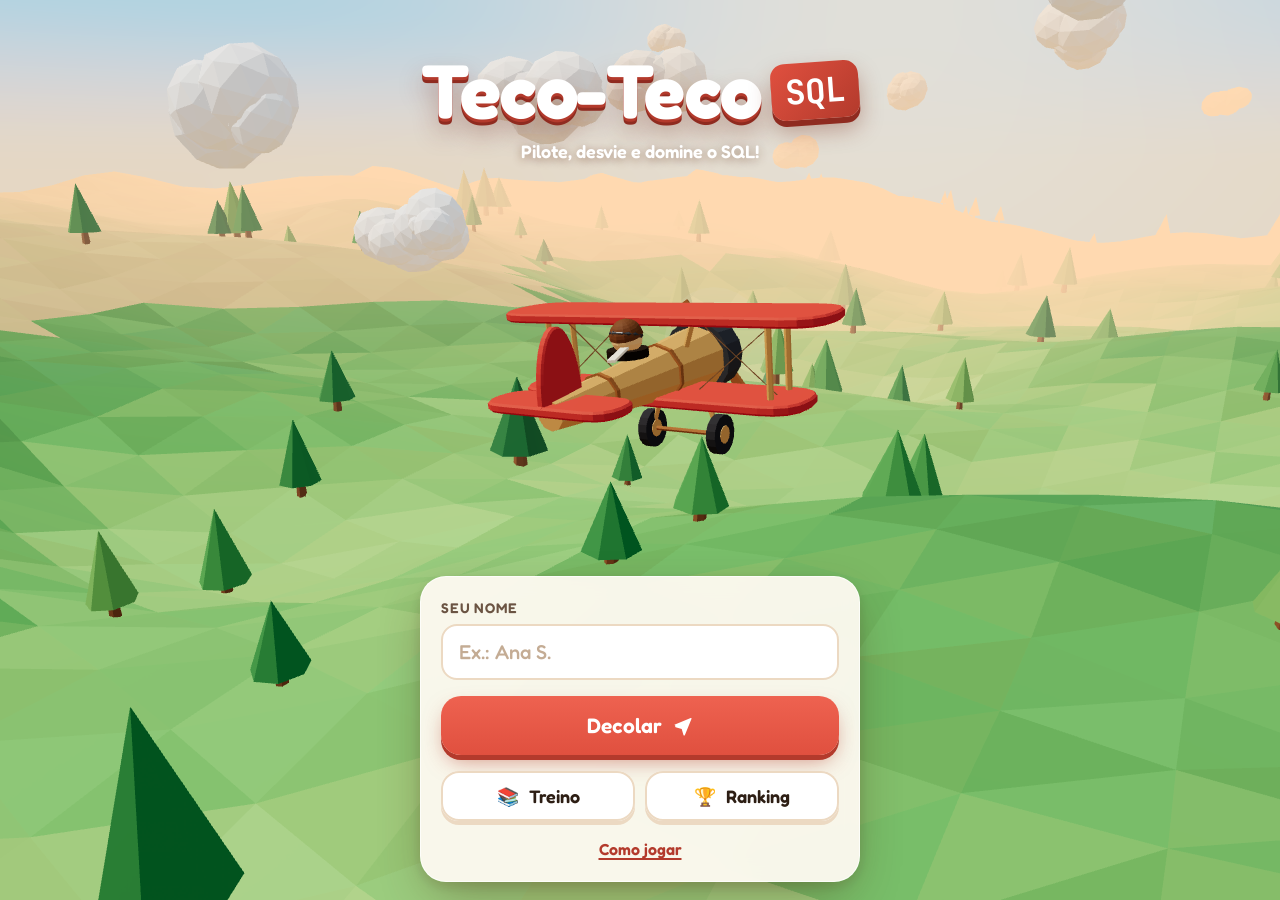
==== commit 47faad49: "Etapa 3: ranking online e área do professor - Ranking com pódio (melhor pontuação de cada aluno), ab" ====
--- a/index.html
+++ b/index.html
@@ -50,13 +50,38 @@
         Decolar
         <svg viewBox="0 0 24 24" aria-hidden="true"><path d="M2.6 10.6L20.4 3.3c.6-.2 1.1.3.9.9l-7.3 17.8c-.3.7-1.3.6-1.5-.1l-1.9-6.6-6.6-1.9c-.7-.2-.8-1.2-.1-1.5z" fill="currentColor"/><path d="M10.6 13.4l5-5" stroke="#fff" stroke-opacity=".5" stroke-width="1.6" stroke-linecap="round"/></svg>
       </button>
-      <button type="button" id="btn-treino" class="btn btn-secundario btn-treino">
-        <span aria-hidden="true">📚</span> Modo treino
-      </button>
+      <div class="linha-botoes">
+        <button type="button" id="btn-treino" class="btn btn-secundario btn-treino">
+          <span aria-hidden="true">📚</span> Treino
+        </button>
+        <button type="button" id="btn-ranking" class="btn btn-secundario btn-ranking">
+          <span aria-hidden="true">🏆</span> Ranking
+        </button>
+      </div>
       <div class="linha-sec">
         <button type="button" id="btn-como" class="btn-link">Como jogar</button>
       </div>
     </form>
+  </section>
+
+  <!-- Ranking -->
+  <section id="tela-ranking" class="tela tela-ranking" aria-label="Ranking">
+    <div class="cartao cartao-ranking">
+      <div class="treino-topo">
+        <button id="btn-voltar-ranking" class="btn-redondo btn-voltar" aria-label="Voltar">
+          <svg viewBox="0 0 24 24"><path d="M15 5l-7 7 7 7" fill="none" stroke="currentColor" stroke-width="2.6" stroke-linecap="round" stroke-linejoin="round"/></svg>
+        </button>
+        <div class="ranking-titulo">
+          <h2>Ranking</h2>
+          <p id="ranking-turma"></p>
+        </div>
+        <button id="btn-atualizar-ranking" class="btn-redondo btn-voltar" aria-label="Atualizar">
+          <svg viewBox="0 0 24 24"><path d="M19.5 12a7.5 7.5 0 11-2.2-5.3M19.5 4.5v4h-4" fill="none" stroke="currentColor" stroke-width="2.4" stroke-linecap="round" stroke-linejoin="round"/></svg>
+        </button>
+      </div>
+      <div id="ranking-conteudo" class="ranking-conteudo" aria-live="polite"></div>
+      <a href="professor.html" class="link-professor">Área do professor</a>
+    </div>
   </section>
 
   <!-- Modo treino: escolher tema -->
@@ -170,10 +195,13 @@
         <div><strong id="res-distancia">0 m</strong><span>voados</span></div>
       </div>
       <div id="res-temas" class="res-temas"></div>
-      <p class="res-aviso">🏆 O ranking online da turma chega na próxima etapa!</p>
+      <p id="res-ranking" class="res-ranking" aria-live="polite"></p>
       <div class="res-botoes">
         <button id="btn-de-novo" class="btn btn-principal btn-grande">Jogar de novo</button>
-        <button id="btn-inicio" class="btn btn-secundario">Início</button>
+        <div class="linha-botoes">
+          <button id="btn-ver-ranking" class="btn btn-secundario">🏆 Ranking</button>
+          <button id="btn-inicio" class="btn btn-secundario">Início</button>
+        </div>
       </div>
     </div>
   </section>
--- a/css/estilo.css
+++ b/css/estilo.css
@@ -717,3 +717,77 @@
 .demo-tabela tr.vazia td { text-align: center; color: var(--tinta-2); font-family: var(--fonte); font-style: italic; padding: 12px; }
 .demo-legenda { margin: 0; font-size: 15px; line-height: 1.4; color: var(--tinta); }
 .demo-legenda code { white-space: nowrap; }
+
+/* ───────────── Etapa 3: ranking ───────────── */
+.linha-botoes { display: grid; grid-template-columns: 1fr 1fr; gap: 10px; }
+.linha-botoes .btn { width: 100%; padding-left: 10px; padding-right: 10px; }
+
+.tela-ranking { justify-content: flex-start; }
+.cartao-ranking {
+  width: 100%; max-width: 480px;
+  padding: 18px 16px 14px;
+  margin: auto 0;
+  display: flex; flex-direction: column;
+  animation: subir 0.5s cubic-bezier(.2,.8,.2,1) both;
+}
+.cartao-ranking .treino-topo { align-items: center; }
+.ranking-titulo { flex: 1; text-align: center; }
+.ranking-titulo h2 { margin: 0; font-size: 28px; }
+.ranking-titulo p { margin: 0; color: var(--tinta-2); font-size: 15px; font-weight: 500; }
+.ranking-conteudo { min-height: 220px; }
+.ranking-vazio { display: flex; flex-direction: column; align-items: center; gap: 10px; text-align: center; padding: 36px 12px; color: var(--tinta-2); font-size: 17px; }
+.ranking-vazio > span { font-size: 44px; }
+.ranking-vazio p { margin: 0; line-height: 1.4; }
+.ranking-vazio small { font-size: 13px; opacity: 0.8; }
+
+.mini-girando {
+  display: inline-block; vertical-align: -3px;
+  width: 16px; height: 16px; border-radius: 50%;
+  border: 3px solid #ecd9c2; border-top-color: var(--vermelho);
+  animation: girar 0.7s linear infinite;
+}
+.mini-girando.grande { width: 38px; height: 38px; border-width: 4px; }
+
+.podio { display: grid; grid-template-columns: 1fr 1fr 1fr; align-items: end; gap: 8px; margin: 6px 0 14px; }
+.podio-lugar { display: flex; flex-direction: column; align-items: center; gap: 3px; min-width: 0; animation: subir 0.5s both; }
+.podio-lugar.lugar-1 { animation-delay: 0.15s; }
+.podio-lugar.lugar-2 { animation-delay: 0.05s; }
+.podio-lugar.lugar-3 { animation-delay: 0.25s; }
+.podio-medalha { font-size: 34px; line-height: 1; }
+.lugar-1 .podio-medalha { font-size: 44px; }
+.podio-nome { font-weight: 700; font-size: 15.5px; max-width: 100%; overflow: hidden; text-overflow: ellipsis; white-space: nowrap; }
+.podio-pontos { font-weight: 700; color: var(--vermelho); font-size: 18px; font-variant-numeric: tabular-nums; }
+.podio-bloco {
+  width: 100%;
+  border-radius: 14px 14px 6px 6px;
+  display: grid; place-items: center;
+  font-weight: 700; font-size: 22px; color: #fff;
+  margin-top: 4px;
+}
+.lugar-1 .podio-bloco { height: 92px; background: linear-gradient(180deg, #ffd43b, #f59f00); box-shadow: 0 5px 0 #c27b00; }
+.lugar-2 .podio-bloco { height: 70px; background: linear-gradient(180deg, #ced4da, #98a2ad); box-shadow: 0 5px 0 #77818c; }
+.lugar-3 .podio-bloco { height: 54px; background: linear-gradient(180deg, #f0a46b, #c97538); box-shadow: 0 5px 0 #9b5826; }
+.podio-lugar.eu .podio-nome { color: var(--vermelho-escuro); }
+
+.lista-ranking { list-style: none; margin: 0; padding: 0; display: flex; flex-direction: column; gap: 6px; }
+.lista-ranking li {
+  display: grid; grid-template-columns: 38px 1fr auto auto; align-items: center; gap: 8px;
+  background: #fff;
+  border-radius: 14px;
+  padding: 9px 12px;
+  box-shadow: inset 0 0 0 2px #f1e3d1;
+  animation: aparecer 0.35s both;
+}
+.lista-ranking .pos { font-weight: 700; color: var(--tinta-2); }
+.lista-ranking .nome { font-weight: 600; overflow: hidden; text-overflow: ellipsis; white-space: nowrap; }
+.lista-ranking .nome em { font-style: normal; font-size: 12px; font-weight: 700; color: #fff; background: var(--vermelho); padding: 2px 7px; border-radius: 99px; margin-left: 4px; }
+.lista-ranking .acertos { font-size: 13px; color: var(--verde); font-weight: 600; }
+.lista-ranking .pts { font-weight: 700; font-variant-numeric: tabular-nums; min-width: 44px; text-align: right; }
+.lista-ranking li.eu { box-shadow: inset 0 0 0 2px var(--vermelho); background: #fff3ef; }
+.link-professor { align-self: center; margin-top: 14px; font-size: 13px; color: var(--tinta-2); opacity: 0.75; }
+
+.res-ranking { margin: 6px 0 10px; font-size: 15.5px; line-height: 1.4; padding: 10px 12px; border-radius: 14px; width: 100%; }
+.res-ranking:empty { display: none; }
+.res-ranking.carregando { color: var(--tinta-2); background: var(--creme-2); }
+.res-ranking.ok { background: #fff4d6; color: var(--tinta); box-shadow: inset 0 0 0 2px #ffd36b; }
+.res-ranking.aviso { background: var(--creme-2); color: var(--tinta-2); }
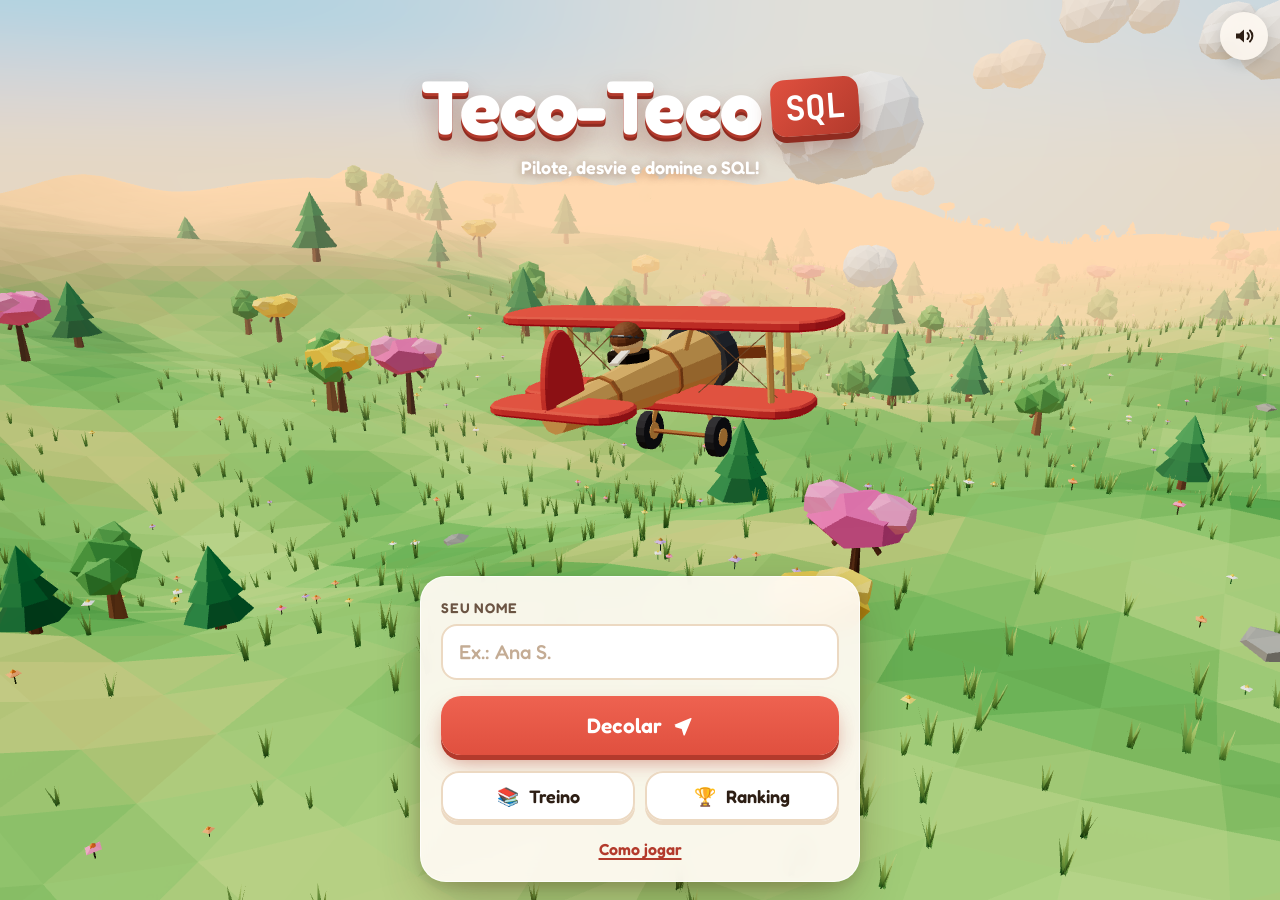
==== commit eec9723f: "Música de aventura nas telas de menu - Composição original gerada no navegador: melodia, baixo galop" ====
--- a/index.html
+++ b/index.html
@@ -28,6 +28,7 @@
 
   <!-- Tela inicial -->
   <section id="tela-inicio" class="tela" aria-label="Início">
+    <button id="btn-som-menu" class="btn-redondo btn-som-menu" aria-label="Som"></button>
     <header class="logo">
       <div class="logo-titulo">
         <span class="logo-teco">Teco-Teco</span>
--- a/css/estilo.css
+++ b/css/estilo.css
@@ -791,3 +791,24 @@
 .res-ranking.carregando { color: var(--tinta-2); background: var(--creme-2); }
 .res-ranking.ok { background: #fff4d6; color: var(--tinta); box-shadow: inset 0 0 0 2px #ffd36b; }
 .res-ranking.aviso { background: var(--creme-2); color: var(--tinta-2); }
+
+/* Avisos de clima */
+.aviso-clima {
+  font-size: 28px;
+  background: rgba(52, 66, 86, 0.9);
+  box-shadow: 0 10px 30px rgba(30, 40, 60, 0.5);
+  white-space: nowrap;
+  animation-duration: 2s;
+  align-self: start;
+  margin-top: calc(16vh + var(--topo-seguro));
+}
+
+/* Botão de som da tela inicial */
+.btn-som-menu {
+  position: absolute;
+  top: calc(12px + var(--topo-seguro));
+  right: 12px;
+  z-index: 2;
+}
+#tela-inicio .logo { margin-top: max(4vh, 52px); }
+@media (max-height: 640px) { #tela-inicio .logo { margin-top: 48px; } }
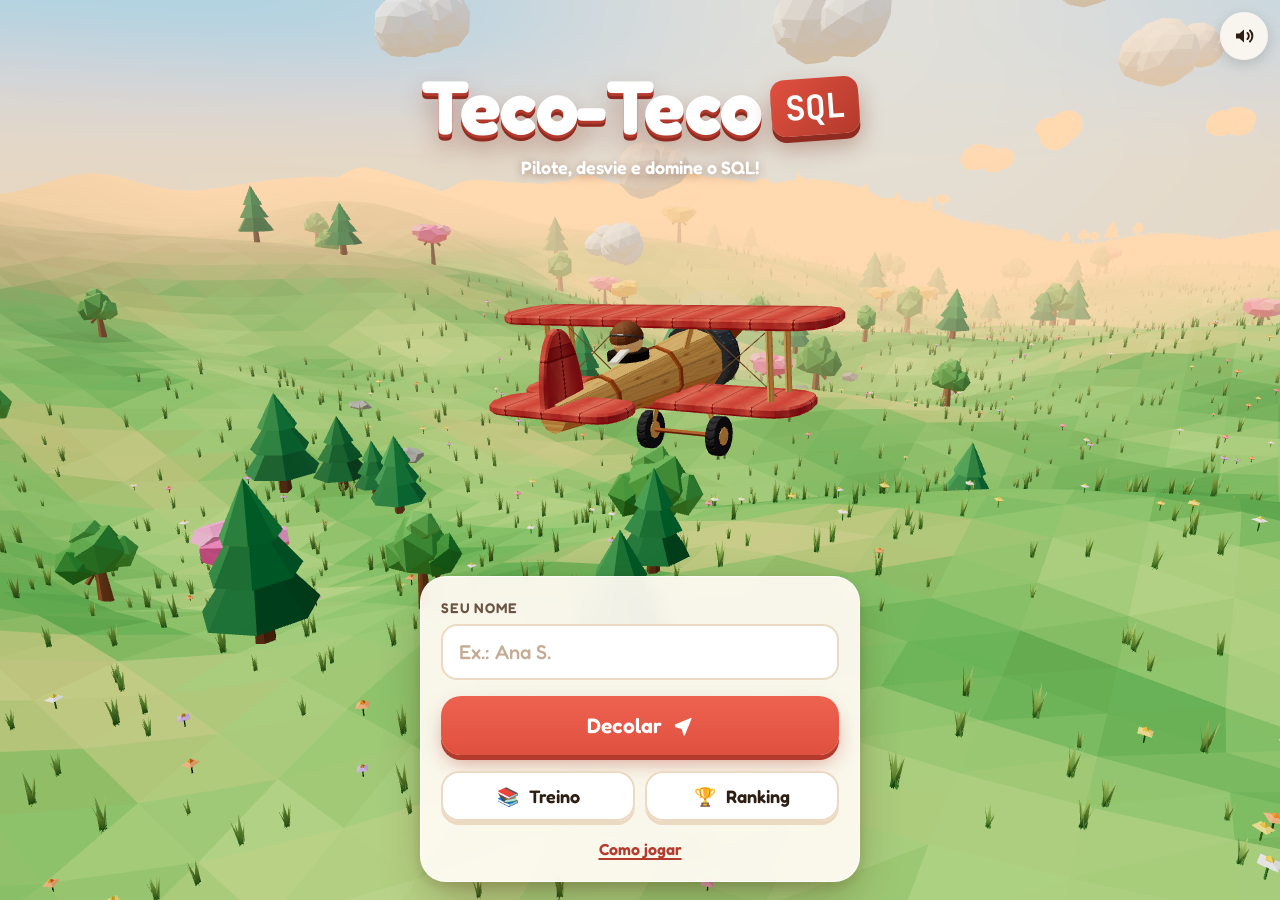
==== commit 7b015118: "Moeda dourada 2x, menos tempo nas perguntas e limite de 10 milhões de pontos - Moeda dourada rara: a" ====
--- a/index.html
+++ b/index.html
@@ -173,6 +173,7 @@
         <li><span class="como-icone">❤️</span><div>Você tem <strong>5 vidas</strong>. Bater ou errar uma pergunta tira 1 vida.</div></li>
         <li><span class="como-icone">🔥</span><div>Responda <strong>rápido</strong> e acerte <strong>em sequência</strong>: 3 seguidas valem x2, 5 seguidas valem x3!</div></li>
         <li><span class="como-icone">⭐</span><div>Pegue as <strong>estrelas</strong> no caminho para ganhar pontos extras.</div></li>
+        <li><span class="como-icone">🪙</span><div>Fique de olho na rara <strong>moeda dourada</strong>: ela aparece <strong>uma única vez</strong> por partida. Quem pegar <strong>dobra a pontuação</strong>!</div></li>
       </ul>
       <button id="btn-fechar-como" class="btn btn-principal btn-grande">Entendi!</button>
     </div>
--- a/css/estilo.css
+++ b/css/estilo.css
@@ -27,6 +27,7 @@
   --t-select: #3b82f6;
   --t-where: #f59e0b;
   --t-update: #ec4899;
+  --t-delete: #5b6b82;
 }
 
 * { box-sizing: border-box; -webkit-tap-highlight-color: transparent; }
@@ -350,6 +351,7 @@
 .tema-select { --tema: var(--t-select); }
 .tema-where { --tema: var(--t-where); }
 .tema-update { --tema: var(--t-update); }
+.tema-delete { --tema: var(--t-delete); }
 
 .pq-topo { display: flex; justify-content: space-between; align-items: center; gap: 8px; }
 .chip-tema {
@@ -562,7 +564,7 @@
 .res-stats div { background: #fff; border-radius: 16px; padding: 7px 4px; display: flex; flex-direction: column; box-shadow: inset 0 0 0 2px #f1e3d1; }
 .res-stats strong { font-size: 20px; }
 .res-stats span { font-size: 13px; color: var(--tinta-2); font-weight: 500; }
-.res-temas { width: 100%; display: grid; grid-template-columns: repeat(5, 1fr); gap: 6px; margin: 6px 0; }
+.res-temas { width: 100%; display: grid; grid-template-columns: repeat(6, 1fr); gap: 5px; margin: 6px 0; }
 .res-tema { display: flex; flex-direction: column; align-items: center; gap: 7px; background: #fff; border-radius: 12px; padding: 7px 2px 9px; box-shadow: inset 0 0 0 2px #f1e3d1; }
 .bolinhas { display: flex; gap: 4px; }
 .res-tema .chip-tema { font-size: 10px; padding: 3px 5px; border-radius: 6px; }
@@ -812,3 +814,27 @@
 }
 #tela-inicio .logo { margin-top: max(4vh, 52px); }
 @media (max-height: 640px) { #tela-inicio .logo { margin-top: 48px; } }
+
+/* Tema DELETE: linhas e tabelas apagadas na demonstração */
+.res-tema .chip-tema { font-size: 9px; padding: 3px 3px; letter-spacing: 0; }
+.res-tema .bolinhas { gap: 3px; }
+.demo-tabela tr.apagada td { background: var(--erro-claro) !important; color: #b4282d; text-decoration: line-through; text-decoration-thickness: 2px; }
+.demo-tabela tr.apagada td:first-child { box-shadow: inset 4px 0 0 var(--erro); }
+.tabela-apagada { box-shadow: 0 0 0 2px var(--erro); }
+.tabela-apagada .demo-nome-tabela { background: var(--erro); text-decoration: line-through; }
+.tabela-apagada .demo-nome-tabela em { display: inline-block; text-decoration: none; font-style: normal; font-family: var(--fonte); font-weight: 600; margin-left: 6px; background: rgba(255, 255, 255, 0.25); padding: 0 6px; border-radius: 6px; }
+.tabela-apagada .demo-tabela th { background: #c9ccd2; color: #6d7480; text-decoration: line-through; }
+.tabela-apagada .demo-tabela td { color: #a0a6b0; text-decoration: line-through; background: #f6f6f7 !important; }
+
+/* Moeda dourada 2x */
+.aviso-moeda {
+  font-size: 30px;
+  background: linear-gradient(135deg, #ffd34d, #f5a300);
+  color: #5a3500;
+  box-shadow: 0 10px 34px rgba(245, 163, 0, 0.6), 0 0 0 4px rgba(255, 236, 160, 0.6);
+  white-space: nowrap;
+  animation-duration: 2s;
+  align-self: start;
+  margin-top: calc(24vh + var(--topo-seguro));
+}
+.chip-moeda { background: linear-gradient(135deg, #fff1b8, #ffd34d) !important; color: #6b4200; }
